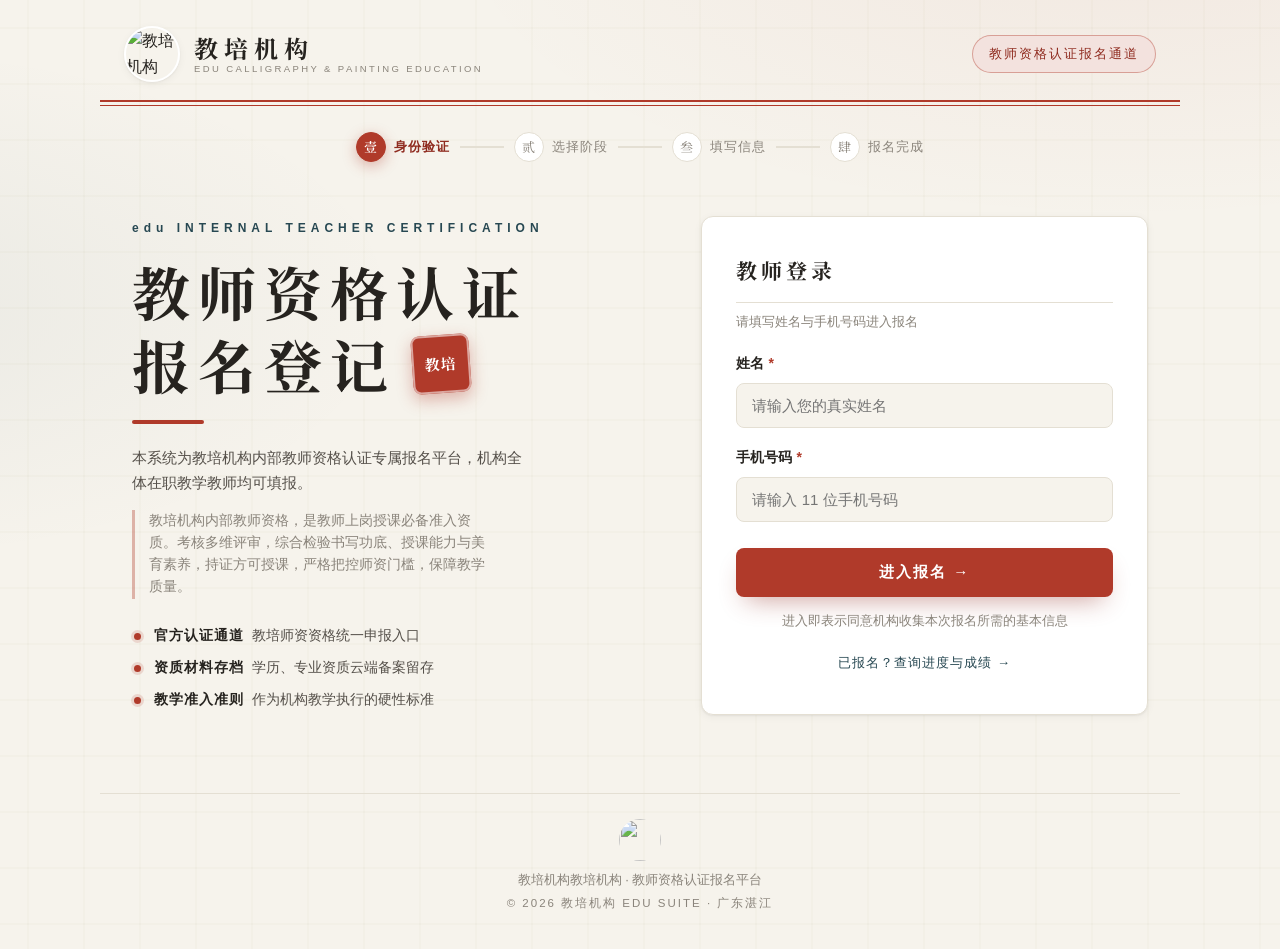
==== index.html @ 71da69db "fix: yj 资源缓存版本号防旧缓存；asset 宽表修复；sf 报告模板保持原版式" ====
<!DOCTYPE html>
<html lang="zh-CN">
<head>
  <meta charset="UTF-8" />
  <meta name="viewport" content="width=device-width, initial-scale=1.0, viewport-fit=cover" />
  <title>教培机构 · 教师资格认证报名平台</title>
  <meta name="description" content="教培机构内部教师资格认证专属报名平台——机构全体在职教学教师统一申报，资质材料云端备案。" />
  <meta name="theme-color" content="#26231F" />
  <link rel="icon" type="image/jpeg" href="assets/img/logo.jpeg" />
  <link rel="preconnect" href="https://fonts.googleapis.com" />
  <link href="https://fonts.googleapis.com/css2?family=Noto+Serif+SC:wght@600;700&display=swap" rel="stylesheet" />
  <link rel="stylesheet" href="zx/tokens.css?v=20261101b" />
  <link rel="stylesheet" href="zx/components.css?v=20261101b" />
  <link rel="stylesheet" href="assets/css/style.css?v=20261101b" />
</head>
<body>

  <!-- ======================= 顶部品牌栏 ======================= -->
  <header class="site-header">
    <div class="header-inner">
      <div class="brand">
        <img class="brand-logo" src="assets/img/logo.jpeg" alt="教培机构 LOGO" />
        <div class="brand-text">
          <span class="brand-name">教培机构</span>
          <span class="brand-sub">edu CALLIGRAPHY &amp; PAINTING EDUCATION</span>
        </div>
      </div>
      <span class="header-badge">教师资格认证报名通道</span>
    </div>
    <div class="header-rule" aria-hidden="true"></div>
  </header>

  <!-- ======================= 流程进度 ======================= -->
  <nav class="steps" id="stepsBar" aria-label="报名流程进度">
    <div class="step is-active" data-step="1"><i>壹</i><span>身份验证</span></div>
    <div class="step-line"></div>
    <div class="step" data-step="2"><i>贰</i><span>选择阶段</span></div>
    <div class="step-line"></div>
    <div class="step" data-step="3"><i>叁</i><span>填写信息</span></div>
    <div class="step-line"></div>
    <div class="step" data-step="4"><i>肆</i><span>报名完成</span></div>
  </nav>

  <main class="stage">

    <!-- ======================= 屏 1 · 登录 / 报名入口 ======================= -->
    <section class="screen is-show" id="screen-login">
      <div class="hero">
        <p class="hero-eyebrow">edu INTERNAL TEACHER CERTIFICATION</p>
        <h1 class="hero-title">
          教师资格认证
          <span class="hero-title-row">报名登记<span class="seal" aria-hidden="true">教培</span></span>
        </h1>
        <p class="hero-desc">
          本系统为教培机构内部教师资格认证专属报名平台，机构全体在职教学教师均可填报。
        </p>
        <p class="hero-desc hero-desc-2">
          教培机构内部教师资格，是教师上岗授课必备准入资质。考核多维评审，综合检验书写功底、授课能力与美育素养，持证方可授课，严格把控师资门槛，保障教学质量。
        </p>
        <ul class="hero-points">
          <li><b>官方认证通道</b>教培师资资格统一申报入口</li>
          <li><b>资质材料存档</b>学历、专业资质云端备案留存</li>
          <li><b>教学准入准则</b>作为机构教学执行的硬性标准</li>
        </ul>
      </div>

      <form class="card form" id="loginForm" novalidate>
        <h2 class="form-title">教师登录</h2>
        <p class="form-sub">请填写姓名与手机号码进入报名</p>

        <div class="field">
          <label for="loginName">姓名 <b>*</b></label>
          <input type="text" id="loginName" name="name" placeholder="请输入您的真实姓名" autocomplete="name" />
          <em class="field-error" data-for="loginName"></em>
        </div>

        <div class="field">
          <label for="loginPhone">手机号码 <b>*</b></label>
          <input type="tel" id="loginPhone" name="phone" placeholder="请输入 11 位手机号码" maxlength="11" inputmode="numeric" autocomplete="tel" />
          <em class="field-error" data-for="loginPhone"></em>
        </div>

        <button type="submit" class="btn btn-primary btn-block" id="loginBtn">
          进入报名 <span class="btn-arrow">→</span>
        </button>
        <p class="form-note">进入即表示同意机构收集本次报名所需的基本信息</p>

        <div class="query-toggle">
          <button type="button" class="query-link" id="queryToggle">已报名？查询进度与成绩 →</button>
        </div>
      </form>

      <!-- 进度与成绩查询 -->
      <form class="card form query-card is-hidden" id="queryForm" novalidate>
        <h2 class="form-title">进度与成绩查询</h2>
        <p class="form-sub">请输入报名时填写的姓名与手机号码，可查询报名审核进度与考核成绩</p>
        <div class="field">
          <label for="queryName">姓名 <b>*</b></label>
          <input type="text" id="queryName" placeholder="请输入报名时的姓名" />
          <em class="field-error" data-for="queryName"></em>
        </div>
        <div class="field">
          <label for="queryPhone">手机号码 <b>*</b></label>
          <input type="tel" id="queryPhone" placeholder="请输入报名时的手机号" maxlength="11" inputmode="numeric" />
          <em class="field-error" data-for="queryPhone"></em>
        </div>
        <button type="submit" class="btn btn-primary btn-block" id="queryBtn">查询进度与成绩</button>
        <div class="query-result is-hidden" id="queryResult"></div>
        <div class="query-toggle">
          <button type="button" class="query-link" id="queryBack">← 返回登录报名</button>
        </div>
      </form>
    </section>

    <!-- ======================= 屏 2 · 阶段选择 ======================= -->
    <section class="screen" id="screen-stage">
      <div class="screen-head">
        <p class="hero-eyebrow">STEP 2 · SELECT LEVEL</p>
        <h2 class="screen-title">选择认证级别</h2>
        <p class="screen-desc"><span id="helloName">老师</span>，您好。请依据《教培教师资格证考核大纲》，结合自身授课课程与资历，选择对应的认证级别，机构将对申报资格进行审核。</p>
      </div>

      <div class="stage-grid" id="stageGrid"></div>

      <button type="button" class="btn btn-ghost" data-back="screen-login">← 返回重新登录</button>
    </section>

    <!-- ======================= 屏 3 · 报名表单 ======================= -->
    <section class="screen" id="screen-form">
      <div class="screen-head">
        <p class="hero-eyebrow">STEP 3 · APPLICATION FORM</p>
        <h2 class="screen-title">填写报名信息</h2>
        <p class="screen-desc">您已选择 <strong id="chosenStage" class="chosen-stage">—</strong>，提交后机构将对申报资格进行审核。</p>
      </div>

      <div class="stage-info" id="stageInfo"></div>

      <form class="card form form-wide" id="signupForm" novalidate>
        <h2 class="form-title">报名登记表</h2>

        <div class="form-row">
          <div class="field">
            <label for="fName">姓名 <b>*</b></label>
            <input type="text" id="fName" name="name" placeholder="请输入真实姓名" autocomplete="name" />
            <em class="field-error" data-for="fName"></em>
          </div>
          <div class="field">
            <label for="fPhone">手机号码 <b>*</b></label>
            <input type="tel" id="fPhone" name="phone" placeholder="用于接收报名通知" maxlength="11" inputmode="numeric" autocomplete="tel" />
            <em class="field-error" data-for="fPhone"></em>
          </div>
        </div>

        <div class="field">
          <label>是否已持有教师资格证 <b>*</b></label>
          <div class="radio-group" id="certGroup">
            <label class="radio-card">
              <input type="radio" name="hasCert" value="已持有" />
              <span class="radio-dot"></span>
              <span class="radio-text">已持有<small>持证教师备案登记</small></span>
            </label>
            <label class="radio-card">
              <input type="radio" name="hasCert" value="未持有" />
              <span class="radio-dot"></span>
              <span class="radio-text">未持有<small>本次新报考</small></span>
            </label>
          </div>
          <em class="field-error" data-for="certGroup"></em>
        </div>

        <div class="field">
          <label for="fBio">个人资历说明 <b>*</b></label>
          <textarea id="fBio" name="bio" rows="5" placeholder="请简要说明您的教学年限、授课科目、相关获奖或培训经历等（不少于 10 字）"></textarea>
          <div class="field-foot">
            <em class="field-error" data-for="fBio"></em>
            <span class="char-count"><i id="bioCount">0</i> 字</span>
          </div>
        </div>

        <div class="field">
          <label>学历照片 / 证书文件 <span class="label-hint">（最多 3 个，JPG / PNG / PDF，单个不超过 10MB）</span></label>
          <div class="upload-box" id="uploadBox">
            <input type="file" id="fFiles" accept="image/jpeg,image/png,application/pdf" multiple hidden />
            <div class="upload-empty" id="uploadEmpty">
              <span class="upload-icon">＋</span>
              <p>点击选择文件，或将文件拖到此处</p>
              <small>毕业证 / 学位证 / 在读证明等学历材料</small>
            </div>
            <ul class="upload-list" id="uploadList"></ul>
          </div>
          <em class="field-error" data-for="fFiles"></em>
        </div>

        <button type="submit" class="btn btn-primary btn-block" id="submitBtn">
          提交报名 <span class="btn-arrow">→</span>
        </button>
        <p class="form-note">提交后，机构教务老师将于 3 个工作日内电话联系确认</p>
      </form>

      <button type="button" class="btn btn-ghost" data-back="screen-stage">← 返回重选阶段</button>
    </section>

    <!-- ======================= 屏 4 · 提交成功 ======================= -->
    <section class="screen" id="screen-success">
      <div class="card success-card">
        <div class="success-icon">
          <svg viewBox="0 0 52 52" aria-hidden="true"><circle cx="26" cy="26" r="24" fill="none"/><path fill="none" d="M14 27l8 8 16-17"/></svg>
        </div>
        <h2 class="screen-title">报名提交成功</h2>
        <p class="screen-desc">
          <strong id="successName">老师</strong>，您的
          <strong id="successStage" class="chosen-stage">—</strong>
          报名申请已进入机构审核流程。
        </p>
        <div class="success-meta">
          <div><span>报名编号</span><b id="successNo">—</b></div>
          <div><span>联系电话</span><b id="successPhone">—</b></div>
          <div><span>学历材料</span><b id="successFiles">—</b></div>
          <div><span>审核状态</span><b class="status-pending" id="successStatus">待审核</b></div>
        </div>
        <p class="form-note">机构将对申报级别与材料进行审核，结果以教务通知为准。<br />您可随时在首页「查询进度与成绩」凭姓名与手机号查看，建议截图保存报名编号。</p>
        <button type="button" class="btn btn-outline" id="againBtn">再报一位教师</button>
      </div>
    </section>

  </main>

  <!-- 全局提示 -->
  <div class="toast" id="toast" role="status"></div>

  <footer class="site-footer">
    <div class="footer-rule" aria-hidden="true"></div>
    <img src="assets/img/logo.jpeg" alt="" class="footer-logo" />
    <p>教培机构教培机构 · 教师资格认证报名平台</p>
    <p class="footer-small">© 2026 教培机构 EDU SUITE · 广东湛江</p>
  </footer>

  <script src="assets/js/sdk-adapter.js?v=20261101b"></script>
  <script src="assets/js/app.js?v=20261101b"></script>
</body>
</html>
---- zx/tokens.css ----
/* ============================================================
 * 设计语言基础：墨 · 纸 · 印 —— Visual Tokens
 * 统一设计提案 V1.0 落地，六套系统共用。
 * ============================================================ */

:root {
  /* ---- 色彩 COLOR ---- */
  --zx-paper: #F6F3EC;      /* 纸 · 页面背景：所有页面的基底 */
  --zx-ink: #26231F;        /* 墨 · 文字与深色导航：顶栏、导航、正文 */
  --zx-seal: #B03A2A;       /* 印 · 主行动与强调：主按钮、选中态 */
  --zx-dai: #31565E;        /* 黛 · 信息与链接：图表主色、文字链接 */
  --zx-moss: #3E7C4F;       /* 苔 · 成功与通过：审核通过、已完成 */
  --zx-ochre: #A9762B;      /* 赭 · 警示与待办：待审核、低库存预警 */

  /* 墨的层次（由 --zx-ink 派生的灰阶，保持纸墨气质） */
  --zx-ink-2: #55504A;      /* 次要文字 */
  --zx-ink-3: #8A847B;      /* 辅助说明 · 次要信息 */
  --zx-line: #E4DFD3;       /* 分隔线（纸上的浅墨线） */
  --zx-card: #FFFFFF;       /* 卡片底 */

  /* 状态浅底（标签/徽章用，全圆角） */
  --zx-seal-soft: #F3E2DE;
  --zx-dai-soft: #E2EBED;
  --zx-moss-soft: #E3EEE6;
  --zx-ochre-soft: #F2EADB;

  /* 系统识别色（仅用于徽章与数据标签，顶栏导航保持墨色） */
  --zx-sys-yj: #B03A2A;     /* 业绩登记 · 印 */
  --zx-sys-quan: #A9762B;   /* 券类管理 · 赭 */
  --zx-sys-jz: #31565E;     /* 教资报名 · 黛 */
  --zx-sys-sf: #3E7C4F;     /* 评测报告 · 苔 */
  --zx-sys-wms: #2E4057;    /* 仓库管理 · 深蓝 */
  --zx-sys-zc: #7A4E2D;     /* 固定资产 · 棕 */

  /* 角色徽标色 */
  --zx-role-admin: #B03A2A;   /* 超级管理员 */
  --zx-role-master: #31565E;  /* 校区校长 */
  --zx-role-teacher: #3E7C4F; /* 任课教师 */
  --zx-role-finance: #A9762B; /* 财务 */
  --zx-role-superadmin: var(--zx-role-admin);
  --zx-role-principal: var(--zx-role-master);

  /* ---- 字体 TYPE ---- */
  --zx-font-display: "Noto Serif SC", "Songti SC", "STSong", serif;   /* 标题字：页面标题、看板大标 */
  --zx-font-body: "MiSans", "PingFang SC", "Hiragino Sans GB", "Microsoft YaHei", sans-serif; /* 正文字：界面正文、数据与表单 */

  /* 字级阶梯 */
  --zx-fs-figure: 28px;   /* 数据大字 · 看板数字 */
  --zx-fs-title: 20px;    /* 页面标题 · 宋体加粗 */
  --zx-fs-section: 15px;  /* 区块标题 · 卡片标题 */
  --zx-fs-body: 13px;     /* 正文 · 表单与列表 */
  --zx-fs-caption: 11px;  /* 辅助说明 · 次要信息 */

  /* ---- 形状与空间 SPACE ---- */
  --zx-radius-card: 12px;
  --zx-radius-ctrl: 8px;
  --zx-radius-tag: 999px;   /* 标签全圆角 */

  /* 8pt 网格 */
  --zx-sp-1: 8px;    /* 元素间距 */
  --zx-sp-2: 16px;   /* 卡片内边距 */
  --zx-sp-3: 24px;   /* 区块间距 */
  --zx-sp-4: 32px;   /* 页面分节 */

  /* 阴影仅两档：浮层（弹窗、抽屉、拖影）始终高于卡片一档 */
  --zx-shadow-card: 0 1px 2px rgba(38, 35, 31, .06), 0 2px 8px rgba(38, 35, 31, .05);
  --zx-shadow-float: 0 4px 12px rgba(38, 35, 31, .12), 0 12px 32px rgba(38, 35, 31, .14);

  /* ---- 骨架尺寸 ---- */
  --zx-topbar-h: 52px;
  --zx-sidebar-w: 208px;
  --zx-tabbar-h: 56px;      /* 移动端底部标签栏 */
  --zx-breakpoint: 768px;

  /* 动效：非用户触发的动效极简，一处编排好的入场 */
  --zx-ease: cubic-bezier(.22, .8, .32, 1);
  --zx-dur: .24s;
}

/* 深色面（顶栏/侧导航/摘要条共用墨色） */
:root {
  --zx-dark-bg: #26231F;
  --zx-dark-bg-2: #2F2B26;   /* 深色面上的悬浮/分组 */
  --zx-dark-text: #EDE9E0;
  --zx-dark-text-2: #A39C90;
}

@media (prefers-reduced-motion: reduce) {
  *, *::before, *::after {
    animation-duration: .01ms !important;
    transition-duration: .01ms !important;
  }
}
---- zx/components.css ----
/* ============================================================
 * 核心组件 COMPONENTS
 * 按钮 / 卡片 / 统计卡 / 标签 / 表单 / 表格 / 动态列表 /
 * 快捷菜单（动作→对象→时间）/ 拆页索引 / 拖放收纳 / Toast
 * 依赖 tokens.css
 * ============================================================ */

/* ---------------- 按钮 ---------------- */
.zx-btn {
  display: inline-flex; align-items: center; justify-content: center; gap: 6px;
  height: 36px; padding: 0 var(--zx-sp-2);
  border-radius: var(--zx-radius-ctrl);
  border: 1px solid transparent;
  background: var(--zx-card); color: var(--zx-ink);
  font: inherit; font-size: var(--zx-fs-body); font-weight: 600;
  cursor: pointer; text-decoration: none;
  transition: background var(--zx-dur) var(--zx-ease), border-color var(--zx-dur) var(--zx-ease);
}
.zx-btn:focus-visible { outline: 2px solid var(--zx-dai); outline-offset: 2px; }

.zx-btn--primary { background: var(--zx-seal); color: #fff; }
.zx-btn--primary:hover { background: #96301F; }
.zx-btn--secondary { border-color: var(--zx-ink); color: var(--zx-ink); background: transparent; }
.zx-btn--secondary:hover { background: rgba(38, 35, 31, .05); }
.zx-btn--ghost { border-color: var(--zx-line); color: var(--zx-ink-2); background: var(--zx-card); }
.zx-btn--ghost:hover { border-color: var(--zx-ink-3); color: var(--zx-ink); }
.zx-btn--danger { background: var(--zx-seal); color: #fff; }
.zx-btn--sm { height: 30px; padding: 0 12px; font-size: var(--zx-fs-body); }
.zx-btn[disabled] { opacity: .45; cursor: not-allowed; }

/* ---------------- 卡片 ---------------- */
.zx-card {
  background: var(--zx-card);
  border-radius: var(--zx-radius-card);
  box-shadow: var(--zx-shadow-card);
  padding: var(--zx-sp-2);
}
.zx-card__title {
  margin: 0 0 var(--zx-sp-2);
  font-size: var(--zx-fs-section); font-weight: 700;
  display: flex; align-items: baseline; gap: var(--zx-sp-1);
}
.zx-card__title small { margin-left: auto; font-size: var(--zx-fs-caption); color: var(--zx-ink-3); font-weight: 400; }

/* 卡片栅格 */
.zx-grid { display: grid; gap: var(--zx-sp-2); }
.zx-grid--4 { grid-template-columns: repeat(4, 1fr); }
.zx-grid--3 { grid-template-columns: repeat(3, 1fr); }
.zx-grid--2 { grid-template-columns: repeat(2, 1fr); }
@media (max-width: 1000px) { .zx-grid--4 { grid-template-columns: repeat(2, 1fr); } }
@media (max-width: 767px) {
  .zx-grid--4, .zx-grid--3 { grid-template-columns: repeat(2, 1fr); }
}

/* ---------------- 统计卡（看板数字） ---------------- */
.zx-stat { display: flex; flex-direction: column; gap: 4px; }
.zx-stat__label { font-size: var(--zx-fs-body); color: var(--zx-ink-2); }
.zx-stat__value {
  font-family: var(--zx-font-display);
  font-size: var(--zx-fs-figure); font-weight: 700; line-height: 1.2;
  font-variant-numeric: tabular-nums;
}
.zx-stat__value small { font-size: var(--zx-fs-section); font-weight: 400; margin-left: 2px; }
.zx-stat__foot { font-size: var(--zx-fs-caption); color: var(--zx-ink-3); }
.zx-stat__foot .up { color: var(--zx-moss); }

/* ---------------- 标签 / 徽章（全圆角） ---------------- */
.zx-tag {
  display: inline-flex; align-items: center;
  height: 20px; padding: 0 8px;
  border-radius: var(--zx-radius-tag);
  font-size: var(--zx-fs-caption); font-weight: 600;
  background: var(--zx-paper); color: var(--zx-ink-2);
}
.zx-tag--seal { background: var(--zx-seal-soft); color: var(--zx-seal); }
.zx-tag--dai { background: var(--zx-dai-soft); color: var(--zx-dai); }
.zx-tag--moss { background: var(--zx-moss-soft); color: var(--zx-moss); }
.zx-tag--ochre { background: var(--zx-ochre-soft); color: var(--zx-ochre); }
.zx-tag--ink { background: var(--zx-ink); color: #fff; }

/* 系统徽章（券/仓/测/资…），色系取自系统识别色 */
.zx-sys-badge {
  display: inline-flex; align-items: center; justify-content: center;
  width: 22px; height: 22px; border-radius: 7px;
  font-size: 11px; font-weight: 700; color: #fff;
  background: var(--zx-sys, var(--zx-dai));
  flex: none;
}

/* ---------------- 表单 ---------------- */
.zx-field { display: flex; flex-direction: column; gap: 6px; margin-bottom: var(--zx-sp-2); }
.zx-field__label { font-size: var(--zx-fs-body); font-weight: 600; }
.zx-field__hint { font-size: var(--zx-fs-caption); color: var(--zx-ink-3); }

.zx-input, .zx-select, .zx-textarea {
  width: 100%;
  min-height: 36px;
  padding: 7px 12px;
  border: 1px solid var(--zx-line);
  border-radius: var(--zx-radius-ctrl);
  background: var(--zx-card);
  color: var(--zx-ink);
  font: inherit; font-size: var(--zx-fs-body);
}
.zx-input::placeholder, .zx-textarea::placeholder { color: var(--zx-ink-3); }
.zx-input:focus, .zx-select:focus, .zx-textarea:focus {
  outline: 2px solid var(--zx-dai); outline-offset: 0; border-color: transparent;
}

/* ---------------- 表格 ---------------- */
.zx-table { width: 100%; border-collapse: collapse; font-size: var(--zx-fs-body); }
.zx-table th {
  text-align: left; font-weight: 600; color: var(--zx-ink-2);
  padding: 10px 12px; border-bottom: 1px solid var(--zx-line);
  white-space: nowrap;
}
.zx-table td { padding: 10px 12px; border-bottom: 1px solid var(--zx-line); }
.zx-table tr:last-child td { border-bottom: 0; }
.zx-table tbody tr:hover { background: rgba(38, 35, 31, .025); }
.zx-table .num { font-variant-numeric: tabular-nums; text-align: right; }

/* ---------------- 动态列表（最近动态 · 跨系统） ---------------- */
.zx-feed { display: flex; flex-direction: column; }
.zx-feed__item {
  display: flex; align-items: center; gap: 12px;
  padding: 12px var(--zx-sp-2);
  border-bottom: 1px solid var(--zx-line);
}
.zx-feed__item:last-child { border-bottom: 0; }
.zx-feed__text { flex: 1; min-width: 0; }
.zx-feed__title { font-size: var(--zx-fs-body); }
.zx-feed__sub { font-size: var(--zx-fs-caption); color: var(--zx-ink-3); }
.zx-feed__value { font-weight: 700; font-variant-numeric: tabular-nums; white-space: nowrap; }
.zx-feed__value.minus { color: var(--zx-seal); }
.zx-feed__value.plus { color: var(--zx-moss); }
.zx-feed__time { font-size: var(--zx-fs-caption); color: var(--zx-ink-3); white-space: nowrap; }

/* ---------------- 区块标题行 ---------------- */
.zx-section-head {
  display: flex; align-items: baseline; gap: var(--zx-sp-1);
  margin: var(--zx-sp-3) 0 var(--zx-sp-2);
}
.zx-section-head h2 { margin: 0; font-size: var(--zx-fs-section); font-weight: 700; }
.zx-section-head .more { margin-left: auto; font-size: var(--zx-fs-body); color: var(--zx-dai); text-decoration: none; }

/* ---------------- 快捷操作胶囊 ---------------- */
.zx-quick { display: flex; flex-wrap: wrap; gap: var(--zx-sp-1); }
.zx-quick__btn {
  display: inline-flex; align-items: center; gap: 8px;
  height: 40px; padding: 0 var(--zx-sp-2);
  background: var(--zx-card); border: 1px solid var(--zx-line);
  border-radius: var(--zx-radius-ctrl);
  font: inherit; font-size: var(--zx-fs-body); font-weight: 600; color: var(--zx-ink);
  cursor: pointer;
}
.zx-quick__btn:hover { border-color: var(--zx-seal); color: var(--zx-seal); }

/* ============================================================
 * 交互范式一：分布式快捷菜单（动作 → 对象 → 时间）
 * ============================================================ */
.zx-flow { display: grid; grid-template-columns: repeat(3, 1fr); gap: var(--zx-sp-2); }
@media (max-width: 767px) { .zx-flow { grid-template-columns: 1fr; } }

.zx-flow__col { display: flex; flex-direction: column; gap: 4px; }
.zx-flow__head {
  display: flex; align-items: baseline;
  padding: 0 4px 8px;
  font-size: var(--zx-fs-body); font-weight: 700;
}
.zx-flow__head small { margin-left: auto; font-size: var(--zx-fs-caption); color: var(--zx-ink-3); font-weight: 400; letter-spacing: .08em; }

.zx-flow__opt {
  display: flex; align-items: center; gap: 10px;
  padding: 12px;
  border: 1px solid var(--zx-line); border-radius: var(--zx-radius-ctrl);
  background: var(--zx-card);
  font-size: var(--zx-fs-body); color: var(--zx-ink);
  cursor: pointer; text-align: left; font-family: inherit;
}
.zx-flow__opt:hover { border-color: var(--zx-ink-3); }
.zx-flow__opt.is-sel {
  background: var(--zx-seal-soft); border-color: transparent;
  color: var(--zx-seal); font-weight: 600;
}
.zx-flow__opt .zx-check { margin-left: auto; color: var(--zx-seal); font-weight: 700; }
.zx-flow__note { padding: 6px 4px 0; font-size: var(--zx-fs-caption); color: var(--zx-ink-3); }

/* 已选摘要条 */
.zx-flow__bar {
  grid-column: 1 / -1;
  display: flex; align-items: center; gap: var(--zx-sp-2);
  padding: 12px var(--zx-sp-2);
  background: var(--zx-dark-bg); color: var(--zx-dark-text);
  border-radius: var(--zx-radius-card);
}
@media (max-width: 767px) {
  .zx-flow__bar { flex-wrap: wrap; }
  .zx-flow__bar .zx-btn { margin-left: 0; width: 100%; }
}
.zx-flow__bar-text { font-size: var(--zx-fs-body); color: var(--zx-dark-text-2); }
.zx-flow__bar-text b { color: var(--zx-dark-text); }
.zx-flow__bar-hint { font-size: var(--zx-fs-caption); color: var(--zx-dark-text-2); }
.zx-flow__bar .zx-btn { margin-left: auto; }

/* ============================================================
 * 交互范式二：拆页索引（分类 → 目录 → 预览，按空间展开）
 * ============================================================ */
.zx-index {
  display: grid; grid-template-columns: 180px minmax(220px, 300px) 1fr;
  gap: 0; background: var(--zx-card);
  border-radius: var(--zx-radius-card); box-shadow: var(--zx-shadow-card);
  overflow: hidden; min-height: 420px;
}
.zx-index__col { padding: var(--zx-sp-2); overflow-y: auto; max-height: 72vh; }
.zx-index__col + .zx-index__col { border-left: 1px solid var(--zx-line); }

.zx-index__cat {
  display: flex; align-items: center; gap: 10px;
  padding: 10px 12px; border-radius: var(--zx-radius-ctrl);
  border-left: 2px solid transparent;
  color: var(--zx-ink); cursor: pointer; font-size: var(--zx-fs-body);
  background: none; border-top: 0; border-right: 0; border-bottom: 0;
  width: 100%; text-align: left; font-family: inherit;
}
.zx-index__cat:hover { background: var(--zx-paper); }
.zx-index__cat.is-sel { border-left-color: var(--zx-seal); background: var(--zx-paper); font-weight: 600; }

.zx-index__row {
  display: flex; align-items: center; gap: 8px;
  width: 100%; padding: 10px 12px;
  border: 0; border-radius: var(--zx-radius-ctrl);
  background: none; cursor: pointer; text-align: left; font: inherit;
  color: var(--zx-ink);
}
.zx-index__row:hover { background: var(--zx-paper); }
.zx-index__row.is-sel { background: var(--zx-seal-soft); color: var(--zx-seal); font-weight: 600; }
.zx-index__row small { display: block; color: var(--zx-ink-3); font-size: var(--zx-fs-caption); }
.zx-index__row .zx-go { margin-left: auto; color: var(--zx-ink-3); }

@media (max-width: 900px) {
  /* 手机端：三层逐屏推进，可返回；无 JS 时默认只显示第一层 */
  .zx-index { grid-template-columns: 1fr; }
  .zx-index__col { display: none; max-height: none; }
  .zx-index__col:first-child { display: block; }
  .zx-index__col.is-current { display: block; }
  .zx-index:has(.zx-index__col.is-current) .zx-index__col:not(.is-current) { display: none; }
  .zx-index__col + .zx-index__col { border-left: 0; }
}

/* ---------------- 预览面板内的描述列表 ---------------- */
.zx-desc { display: grid; grid-template-columns: auto 1fr; gap: 6px var(--zx-sp-2); font-size: var(--zx-fs-body); }
.zx-desc dt { color: var(--zx-ink-3); }
.zx-desc dd { margin: 0; font-variant-numeric: tabular-nums; }

/* 迷你条形图（各校区库存等） */
.zx-bars { display: flex; flex-direction: column; gap: 8px; }
.zx-bars__row { display: grid; grid-template-columns: 48px 1fr 48px; align-items: center; gap: 10px; font-size: var(--zx-fs-caption); color: var(--zx-ink-2); }
.zx-bars__track { height: 10px; border-radius: 5px; background: var(--zx-paper); overflow: hidden; }
.zx-bars__fill { height: 100%; border-radius: 5px; background: var(--zx-dai); }
.zx-bars__val { text-align: right; font-variant-numeric: tabular-nums; color: var(--zx-ink); }

/* ============================================================
 * 交互范式三：拖放收纳（拖动展开目的地，归位可撤销）
 * ============================================================ */
.zx-drag-card {
  background: var(--zx-card); border: 1px solid var(--zx-line);
  border-radius: var(--zx-radius-ctrl);
  padding: 12px var(--zx-sp-2);
  cursor: grab;
}
.zx-drag-card.is-dragging {
  cursor: grabbing;
  border-color: var(--zx-seal);
  box-shadow: var(--zx-shadow-float);
  opacity: .96;
}
.zx-drop-zone {
  border: 1.5px dashed var(--zx-line);
  border-radius: var(--zx-radius-card);
  padding: var(--zx-sp-2);
  transition: background var(--zx-dur) var(--zx-ease), border-color var(--zx-dur) var(--zx-ease);
}
.zx-drop-zone.is-armed {  /* 拖起即展开高亮的目的地 */
  border-color: var(--zx-seal);
  background: var(--zx-seal-soft);
}
.zx-drop-zone.is-over { background: #EBD3CE; }

/* ---------------- Toast（顶部深色摘要条，可撤销） ---------------- */
.zx-toast {
  position: fixed; z-index: 200;
  top: calc(var(--zx-topbar-h) + 12px); left: 50%; transform: translateX(-50%);
  display: flex; align-items: center; gap: var(--zx-sp-2);
  padding: 12px var(--zx-sp-2);
  background: var(--zx-dark-bg); color: var(--zx-dark-text);
  border-radius: var(--zx-radius-card);
  box-shadow: var(--zx-shadow-float);
  font-size: var(--zx-fs-body);
}
.zx-toast__ok { color: var(--zx-moss); font-weight: 700; }
.zx-toast__undo {
  background: none; border: 0; color: #E8B4AB;
  font: inherit; font-weight: 600; cursor: pointer; padding: 2px 6px;
}
.zx-toast__undo:hover { color: #fff; text-decoration: underline; }

/* ---------------- 弹层（抽屉/对话框，浮层阴影档） ---------------- */
.zx-modal-mask {
  position: fixed; inset: 0; z-index: 150;
  background: rgba(38, 35, 31, .38);
  display: flex; align-items: center; justify-content: center;
  padding: var(--zx-sp-2);
}
.zx-modal {
  width: min(560px, 100%);
  max-height: 86vh; overflow-y: auto;
  background: var(--zx-paper);
  border-radius: var(--zx-radius-card);
  box-shadow: var(--zx-shadow-float);
  padding: var(--zx-sp-3);
}
.zx-modal__title { margin: 0 0 var(--zx-sp-2); font-family: var(--zx-font-display); font-size: var(--zx-fs-title); }
.zx-modal__foot { display: flex; justify-content: flex-end; gap: var(--zx-sp-1); margin-top: var(--zx-sp-3); }

/* ---------------- 空状态（界面口吻，指引下一步） ---------------- */
.zx-empty { padding: var(--zx-sp-4) var(--zx-sp-2); text-align: center; color: var(--zx-ink-3); }
.zx-empty__title { font-size: var(--zx-fs-section); color: var(--zx-ink-2); font-weight: 600; margin-bottom: 4px; }
.zx-empty p { margin: 0 0 var(--zx-sp-2); font-size: var(--zx-fs-body); }
---- assets/css/style.css ----
/* ============================================================
   教培机构 · 教师资格证报名系统（墨·纸·印 统一设计语言 V1.0）
   色板/字体/圆角/阴影全部取自 zx/tokens.css（--zx-*）。
   类名与业务 JS 保持不变，仅重写视觉定义。
   ============================================================ */

:root {
  /* 语义别名 → 墨纸印 token（便于本文件阅读） */
  --red: var(--zx-seal);            /* 印 · 主行动 */
  --red-deep: #8F2B1F;              /* 印的深一档（hover/强调文字） */
  --red-soft: var(--zx-seal-soft);
  --teal: var(--zx-dai);            /* 黛 · 信息与链接 */
  --teal-deep: #274852;             /* 黛的深一档 */
  --ink: var(--zx-ink);
  --ink-2: var(--zx-ink-2);
  --ink-3: var(--zx-ink-3);
  --paper: var(--zx-paper);
  --card: var(--zx-card);
  --line: var(--zx-line);
  --gold: var(--zx-ochre);
  --shadow: var(--zx-shadow-float);
  --shadow-sm: var(--zx-shadow-card);
  --radius: var(--zx-radius-card);
  --font-serif: var(--zx-font-display);
  --font-sans: var(--zx-font-body);
}

* { margin: 0; padding: 0; box-sizing: border-box; }
html { -webkit-text-size-adjust: 100%; }

body {
  font-family: var(--font-sans);
  color: var(--ink);
  line-height: 1.65;
  min-height: 100vh;
  background:
    radial-gradient(1100px 480px at 88% -8%, rgba(176, 58, 42, 0.06), transparent 62%),
    radial-gradient(900px 420px at -12% 32%, rgba(49, 86, 94, 0.06), transparent 62%),
    url("data:image/svg+xml,%3Csvg xmlns='http://www.w3.org/2000/svg' width='56' height='56'%3E%3Cpath d='M28 0v56M0 28h56' stroke='%23c9bda9' stroke-opacity='0.12'/%3E%3C/svg%3E"),
    var(--paper);
}

::selection { background: rgba(176, 58, 42, 0.18); }

/* ---------------- 顶部品牌栏 ---------------- */
.site-header { padding-top: 26px; }

.header-inner {
  display: flex;
  align-items: center;
  justify-content: space-between;
  gap: 16px;
  max-width: 1080px;
  margin: 0 auto;
  padding: 0 24px;
}

.brand { display: flex; align-items: center; gap: 14px; }

.brand-logo {
  width: 56px;
  height: 56px;
  border-radius: 50%;
  object-fit: cover;
  border: 2px solid #fff;
  box-shadow: var(--shadow-sm);
}

.brand-text { display: flex; flex-direction: column; line-height: 1.3; }

.brand-name {
  font-family: var(--font-serif);
  font-size: 24px;
  font-weight: 700;
  letter-spacing: 6px;
}

.brand-sub {
  font-size: 9.5px;
  letter-spacing: 2.4px;
  color: var(--ink-3);
  text-transform: uppercase;
}

.header-badge {
  font-size: 13px;
  letter-spacing: 2px;
  color: var(--red-deep);
  border: 1px solid rgba(176, 58, 42, 0.4);
  background: var(--red-soft);
  padding: 7px 16px;
  border-radius: var(--zx-radius-tag);
  white-space: nowrap;
}

/* 公文式双红线 */
.header-rule {
  max-width: 1080px;
  margin: 18px auto 0;
  padding: 0 24px;
  height: 6px;
  border-top: 2.5px solid var(--red);
  border-bottom: 1px solid var(--red);
  background-clip: content-box;
}

/* ---------------- 流程进度 ---------------- */
.steps {
  display: flex;
  align-items: center;
  justify-content: center;
  gap: 10px;
  max-width: 660px;
  margin: 26px auto 0;
  padding: 0 24px;
}

.step {
  display: flex;
  align-items: center;
  gap: 8px;
  color: var(--ink-3);
  font-size: 13px;
  letter-spacing: 1px;
  transition: color 0.3s;
  white-space: nowrap;
}

.step i {
  font-style: normal;
  font-family: var(--font-serif);
  width: 30px;
  height: 30px;
  border-radius: 50%;
  border: 1.5px solid var(--line);
  background: var(--card);
  display: grid;
  place-items: center;
  font-size: 13px;
  transition: all 0.3s;
}

.step.is-active { color: var(--red-deep); font-weight: 600; }
.step.is-active i {
  background: var(--red);
  border-color: var(--red);
  color: #fff;
  box-shadow: 0 4px 14px rgba(176, 58, 42, 0.35);
}

.step.is-done { color: var(--zx-moss); }
.step.is-done i { background: var(--zx-moss); border-color: var(--zx-moss); color: #fff; }

.step-line { flex: 1; max-width: 44px; height: 1.5px; background: var(--line); }

/* ---------------- 屏幕切换 ---------------- */
.stage { max-width: 1080px; margin: 0 auto; padding: 10px 24px 48px; }

.screen { display: none; }
.screen.is-show { display: block; animation: rise 0.6s var(--zx-ease) both; }

@keyframes rise {
  from { opacity: 0; transform: translateY(28px); }
  to { opacity: 1; transform: translateY(0); }
}

/* ---------------- 登录屏 ---------------- */
#screen-login { display: none; grid-template-columns: 1.15fr 1fr; gap: 56px; align-items: center; padding: 44px 8px 24px; }
#screen-login.is-show { display: grid; }

.hero-eyebrow {
  font-size: 12px;
  letter-spacing: 5px;
  color: var(--teal-deep);
  font-weight: 700;
  margin-bottom: 16px;
}

.hero-title {
  font-family: var(--font-serif);
  font-size: clamp(40px, 5.2vw, 58px);
  line-height: 1.25;
  letter-spacing: 8px;
  margin-bottom: 22px;
}

.hero-title-row { display: inline-flex; align-items: center; gap: 16px; }

/* 印章 */
.seal {
  display: inline-grid;
  place-items: center;
  font-size: 15px;
  letter-spacing: 1px;
  line-height: 1.15;
  width: 58px;
  height: 58px;
  padding: 6px;
  text-align: center;
  color: #fff;
  background: var(--red);
  border-radius: var(--zx-radius-ctrl);
  box-shadow: inset 0 0 0 2px rgba(255, 255, 255, 0.55), 0 6px 16px rgba(176, 58, 42, 0.35);
  transform: rotate(-4deg);
}

.hero-title::after {
  content: "";
  display: block;
  width: 72px;
  height: 4px;
  margin-top: 20px;
  border-radius: 2px;
  background: var(--red);
}

.hero-desc { color: var(--ink-2); font-size: 15px; max-width: 48ch; margin-bottom: 14px; }
.hero-desc-2 { font-size: 13.5px; color: var(--ink-3); margin-bottom: 26px; padding-left: 14px; border-left: 3px solid rgba(176, 58, 42, 0.35); }

.hero-points { list-style: none; display: grid; gap: 10px; }

.hero-points li {
  font-size: 13.5px;
  color: var(--ink-2);
  padding-left: 22px;
  position: relative;
}

.hero-points li::before {
  content: "";
  position: absolute;
  left: 2px;
  top: 8px;
  width: 7px;
  height: 7px;
  border-radius: 50%;
  background: var(--red);
  box-shadow: 0 0 0 3px rgba(176, 58, 42, 0.15);
}

.hero-points b { color: var(--ink); margin-right: 8px; letter-spacing: 1px; }

/* ---------------- 卡片 / 表单 ---------------- */
.card {
  background: var(--card);
  border: 1px solid var(--line);
  border-radius: var(--radius);
  box-shadow: var(--shadow-sm);
  padding: 36px 34px;
  position: relative;
  overflow: hidden;
}

.form-title {
  font-family: var(--font-serif);
  font-size: 21px;
  letter-spacing: 4px;
  padding-bottom: 14px;
  border-bottom: 1px solid var(--line);
}

.form-sub { font-size: 13px; color: var(--ink-3); margin: 8px 0 20px; }
#loginForm .form-title { margin-bottom: 0; }
#signupForm .form-title { margin-bottom: 22px; }

.form-wide { max-width: 720px; margin: 0 auto; }

.form-row { display: grid; grid-template-columns: 1fr 1fr; gap: 18px; }

.field { margin-bottom: 18px; }

.field label {
  display: block;
  font-size: 14px;
  font-weight: 600;
  margin-bottom: 8px;
}

.field label b { color: var(--red); }
.label-hint { font-weight: 400; color: var(--ink-3); font-size: 12px; }

.field input[type="text"],
.field input[type="tel"],
.field input[type="email"],
.field input[type="password"],
.field textarea {
  width: 100%;
  padding: 13px 15px;
  font-size: 15px;
  font-family: inherit;
  color: var(--ink);
  background: var(--paper);
  border: 1.5px solid var(--line);
  border-radius: var(--zx-radius-ctrl);
  outline: none;
  transition: border-color 0.25s, box-shadow 0.25s, background 0.25s;
}

.field textarea { resize: vertical; min-height: 110px; }

.field input:focus,
.field textarea:focus {
  border-color: var(--red);
  background: #fff;
  box-shadow: 0 0 0 4px rgba(176, 58, 42, 0.1);
}

.field.has-error input,
.field.has-error textarea { border-color: var(--red-deep); background: var(--red-soft); }

.field-error { display: block; font-style: normal; font-size: 12.5px; color: var(--red-deep); margin-top: 6px; }

.field-foot { display: flex; justify-content: space-between; align-items: baseline; }
.char-count { font-size: 12px; color: var(--ink-3); }
.char-count i { font-style: normal; color: var(--teal-deep); font-weight: 600; }

.input-group { display: flex; gap: 10px; }
.input-group input { flex: 1; }

.is-hidden { display: none; }

/* ---------------- 按钮 ---------------- */
.btn {
  font-family: inherit;
  cursor: pointer;
  border: none;
  border-radius: var(--zx-radius-ctrl);
  font-size: 15px;
  letter-spacing: 2px;
  transition: transform 0.2s, box-shadow 0.2s, background 0.2s, color 0.2s, opacity 0.2s;
}

.btn:disabled { opacity: 0.6; cursor: not-allowed; }

.btn-primary {
  background: var(--red);
  color: #fff;
  padding: 15px 26px;
  font-weight: 600;
  box-shadow: 0 12px 26px -10px rgba(143, 43, 31, 0.45);
}

.btn-primary:not(:disabled):hover { background: var(--red-deep); transform: translateY(-2px); box-shadow: 0 16px 32px -10px rgba(143, 43, 31, 0.5); }
.btn-primary:not(:disabled):active { transform: translateY(0); }

.btn-block { width: 100%; margin-top: 8px; }

.btn-arrow { display: inline-block; transition: transform 0.25s; }
.btn-primary:not(:disabled):hover .btn-arrow { transform: translateX(4px); }

.btn-code {
  flex-shrink: 0;
  padding: 0 18px;
  font-size: 13.5px;
  letter-spacing: 1px;
  color: var(--teal-deep);
  background: var(--zx-dai-soft);
  border: 1.5px solid rgba(49, 86, 94, 0.4);
  border-radius: var(--zx-radius-ctrl);
  white-space: nowrap;
}
.btn-code:not(:disabled):hover { background: rgba(49, 86, 94, 0.14); }

.btn-ghost {
  display: block;
  margin: 28px auto 0;
  background: none;
  color: var(--ink-3);
  font-size: 14px;
  padding: 8px 16px;
  letter-spacing: 1px;
}
.btn-ghost:hover { color: var(--red-deep); }

.btn-outline {
  margin-top: 22px;
  padding: 12px 32px;
  background: none;
  color: var(--red-deep);
  border: 1.5px solid rgba(176, 58, 42, 0.5);
}
.btn-outline:hover { background: var(--red-soft); }

.form-note { margin-top: 14px; font-size: 12.5px; color: var(--ink-3); text-align: center; }

/* ---------------- 阶段选择屏 ---------------- */
.screen-head { text-align: center; margin: 38px 0 32px; }

.screen-title {
  font-family: var(--font-serif);
  font-size: clamp(27px, 3.4vw, 35px);
  letter-spacing: 6px;
  margin-bottom: 10px;
}

.screen-desc { color: var(--ink-2); font-size: 14.5px; }
.chosen-stage { color: var(--red-deep); }

.stage-grid { display: grid; grid-template-columns: repeat(3, 1fr); gap: 22px; }

.stage-card {
  position: relative;
  text-align: left;
  font-family: inherit;
  background: var(--card);
  border: 1.5px solid var(--line);
  border-radius: var(--radius);
  padding: 32px 26px 26px;
  cursor: pointer;
  transition: transform 0.35s var(--zx-ease), box-shadow 0.35s, border-color 0.35s;
}

.stage-card:hover {
  transform: translateY(-7px);
  border-color: rgba(176, 58, 42, 0.55);
  box-shadow: var(--shadow);
}

.stage-card.is-featured {
  border-color: rgba(176, 58, 42, 0.5);
  background: linear-gradient(180deg, var(--card) 0%, var(--red-soft) 150%);
}

.stage-flag {
  position: absolute;
  top: -12px;
  right: 18px;
  background: var(--red);
  color: #fff;
  font-size: 11.5px;
  letter-spacing: 2px;
  padding: 4px 14px;
  border-radius: var(--zx-radius-tag);
  box-shadow: 0 5px 12px rgba(176, 58, 42, 0.35);
}

.stage-num {
  font-family: var(--font-serif);
  font-size: 16px;
  color: var(--teal-deep);
  border: 1.5px solid rgba(49, 86, 94, 0.4);
  width: 38px;
  height: 38px;
  border-radius: 50%;
  display: grid;
  place-items: center;
  margin-bottom: 16px;
  background: var(--zx-dai-soft);
}

.stage-card h3 { font-family: var(--font-serif); font-size: 23px; letter-spacing: 5px; margin-bottom: 4px; }
.stage-tag { font-size: 12.5px; color: var(--red); letter-spacing: 3px; margin-bottom: 14px; }

.stage-divider {
  height: 1px;
  background: linear-gradient(90deg, var(--line), transparent);
  margin-bottom: 14px;
}

.stage-card ul { list-style: none; margin-bottom: 20px; }

.stage-card li {
  font-size: 13.5px;
  color: var(--ink-2);
  padding: 5px 0 5px 18px;
  position: relative;
}

.stage-card li::before {
  content: "";
  position: absolute;
  left: 2px;
  top: 13px;
  width: 6px;
  height: 6px;
  border-radius: 50%;
  background: var(--teal);
  opacity: 0.75;
}

.stage-cta { font-size: 13.5px; font-weight: 600; color: var(--red-deep); letter-spacing: 2px; }
.stage-arrow { display: inline-block; margin-left: 6px; transition: transform 0.25s; }
.stage-card:hover .stage-arrow { transform: translateX(4px); }

/* ---------------- 单选卡片 ---------------- */
.radio-group { display: grid; grid-template-columns: 1fr 1fr; gap: 14px; }

.radio-card {
  display: flex;
  align-items: center;
  gap: 12px;
  padding: 15px 16px;
  border: 1.5px solid var(--line);
  border-radius: var(--zx-radius-ctrl);
  cursor: pointer;
  background: var(--paper);
  transition: border-color 0.25s, background 0.25s, box-shadow 0.25s;
}

.radio-card input { position: absolute; opacity: 0; pointer-events: none; }

.radio-dot {
  width: 18px;
  height: 18px;
  border-radius: 50%;
  border: 2px solid var(--line);
  flex-shrink: 0;
  position: relative;
  transition: border-color 0.25s;
}

.radio-dot::after {
  content: "";
  position: absolute;
  inset: 3px;
  border-radius: 50%;
  background: var(--red);
  transform: scale(0);
  transition: transform 0.25s;
}

.radio-card:has(input:checked) {
  border-color: var(--red);
  background: var(--red-soft);
  box-shadow: 0 0 0 4px rgba(176, 58, 42, 0.08);
}

.radio-card:has(input:checked) .radio-dot { border-color: var(--red); }
.radio-card:has(input:checked) .radio-dot::after { transform: scale(1); }

.radio-text { font-size: 14.5px; font-weight: 600; line-height: 1.35; }
.radio-text small { display: block; font-weight: 400; font-size: 12px; color: var(--ink-3); }

/* ---------------- 文件上传 ---------------- */
.upload-box {
  border: 1.5px dashed rgba(176, 58, 42, 0.45);
  border-radius: var(--radius);
  background: var(--paper);
  padding: 18px;
  cursor: pointer;
  transition: border-color 0.25s, background 0.25s;
}

.upload-box:hover,
.upload-box.is-drag { border-color: var(--red); background: var(--red-soft); }

.upload-empty { text-align: center; color: var(--ink-3); padding: 14px 0 8px; pointer-events: none; }

.upload-icon {
  display: inline-grid;
  place-items: center;
  width: 46px;
  height: 46px;
  border-radius: 50%;
  background: var(--zx-dai-soft);
  color: var(--teal-deep);
  font-size: 26px;
  margin-bottom: 8px;
}

.upload-empty p { font-size: 14px; color: var(--ink-2); }
.upload-empty small { font-size: 12px; }

.upload-list { list-style: none; margin-top: 4px; }

.upload-list li {
  display: flex;
  align-items: center;
  gap: 10px;
  background: #fff;
  border: 1px solid var(--line);
  border-radius: var(--zx-radius-ctrl);
  padding: 9px 12px;
  margin-top: 8px;
  font-size: 13.5px;
  animation: rise 0.3s both;
}

.file-badge {
  flex-shrink: 0;
  font-size: 10.5px;
  font-weight: 700;
  letter-spacing: 0.5px;
  padding: 3px 7px;
  border-radius: 6px;
  color: #fff;
  background: var(--teal);
}
.file-badge.is-pdf { background: var(--red); }

.file-name { flex: 1; overflow: hidden; text-overflow: ellipsis; white-space: nowrap; }
.file-size { color: var(--ink-3); font-size: 12px; flex-shrink: 0; }

.file-remove {
  flex-shrink: 0;
  border: none;
  background: none;
  color: var(--ink-3);
  font-size: 16px;
  cursor: pointer;
  padding: 2px 6px;
  border-radius: 6px;
}
.file-remove:hover { color: var(--red-deep); background: var(--red-soft); }

/* ---------------- 成功屏 ---------------- */
#screen-success.is-show { display: flex; justify-content: center; padding-top: 38px; }

.success-card { max-width: 470px; width: 100%; text-align: center; padding: 48px 38px; }

.success-icon { width: 78px; height: 78px; margin: 0 auto 18px; }
.success-icon svg { width: 100%; height: 100%; }
.success-icon circle {
  stroke: var(--zx-moss);
  stroke-width: 2.5;
  stroke-dasharray: 151;
  stroke-dashoffset: 151;
  animation: draw 0.7s ease-out forwards;
}
.success-icon path {
  stroke: var(--zx-moss);
  stroke-width: 3.5;
  stroke-linecap: round;
  stroke-linejoin: round;
  stroke-dasharray: 40;
  stroke-dashoffset: 40;
  animation: draw 0.45s 0.5s ease-out forwards;
}
@keyframes draw { to { stroke-dashoffset: 0; } }

.success-meta { display: grid; gap: 10px; margin: 22px 0 6px; text-align: left; }

.success-meta > div {
  display: flex;
  justify-content: space-between;
  align-items: baseline;
  gap: 16px;
  background: var(--paper);
  border: 1px solid var(--line);
  border-radius: var(--zx-radius-ctrl);
  padding: 12px 16px;
  font-size: 14px;
}

.success-meta span { color: var(--ink-3); flex-shrink: 0; }
.success-meta b { font-weight: 600; text-align: right; word-break: break-all; }

/* ---------------- Toast ---------------- */
.toast {
  position: fixed;
  left: 50%;
  bottom: 34px;
  transform: translate(-50%, 20px);
  background: var(--ink);
  color: #fff;
  font-size: 14px;
  padding: 12px 22px;
  border-radius: var(--zx-radius-ctrl);
  box-shadow: var(--shadow);
  opacity: 0;
  pointer-events: none;
  transition: opacity 0.3s, transform 0.3s;
  z-index: 99;
  max-width: min(90vw, 420px);
  text-align: center;
}
.toast.is-show { opacity: 1; transform: translate(-50%, 0); }
.toast.is-error { background: var(--red-deep); }

/* ---------------- 页脚 ---------------- */
.site-footer { text-align: center; padding: 6px 24px 36px; color: var(--ink-3); font-size: 13px; }

.footer-rule {
  max-width: 1080px;
  margin: 0 auto 22px;
  height: 4px;
  border-top: 1px solid var(--line);
}

.footer-logo { width: 42px; height: 42px; border-radius: 50%; object-fit: cover; opacity: 0.9; margin-bottom: 8px; }
.footer-small { font-size: 11.5px; letter-spacing: 2px; margin-top: 4px; }

/* ---------------- 响应式 ---------------- */
@media (max-width: 860px) {
  #screen-login.is-show { grid-template-columns: 1fr; gap: 32px; padding-top: 28px; }
  .hero { text-align: center; }
  .hero-title-row { justify-content: center; }
  .hero-title::after { margin-left: auto; margin-right: auto; }
  .hero-desc { margin: 0 auto 24px; }
  .hero-points { max-width: 320px; margin: 0 auto; text-align: left; }
  .stage-grid { grid-template-columns: 1fr; }
  .form-row { grid-template-columns: 1fr; }
  .radio-group { grid-template-columns: 1fr; }
  .card { padding: 28px 20px; }
}

@media (max-width: 560px) {
  .header-inner { padding: 0 18px; }
  .brand-name { font-size: 20px; letter-spacing: 4px; }
  .brand-logo { width: 46px; height: 46px; }
  .header-badge { font-size: 11.5px; padding: 5px 11px; letter-spacing: 1px; }
  .step span { display: none; }
  .step-line { max-width: 26px; }
  .input-group { flex-direction: column; }
  .btn-code { padding: 12px; }
  .stage { padding: 6px 18px 36px; }
  .seal { width: 50px; height: 50px; font-size: 13px; }
}

/* ============================================================
   v3 · 五级认证 + 审批流程 + 审核后台
   ============================================================ */

/* ---------------- 级别卡片（5 级，按考核大纲） ---------------- */
.stage-grid { grid-template-columns: repeat(auto-fit, minmax(300px, 1fr)); }

.stage-card { display: flex; flex-direction: column; cursor: pointer; }

.stage-card h3 { font-size: 21px; letter-spacing: 3px; }

.stage-access {
  font-size: 12.5px;
  color: var(--ink-2);
  background: var(--zx-dai-soft);
  border-left: 3px solid var(--teal);
  border-radius: 0 var(--zx-radius-ctrl) var(--zx-radius-ctrl) 0;
  padding: 8px 10px;
  margin-bottom: 8px;
  line-height: 1.5;
}
.stage-access b { display: block; color: var(--teal-deep); font-size: 11.5px; letter-spacing: 1px; }

.stage-courses { font-size: 12.5px; color: var(--ink-3); margin-bottom: 10px; }

.stage-details {
  font-size: 12.5px;
  color: var(--ink-2);
  border-top: 1px dashed var(--line);
  padding-top: 10px;
  margin-bottom: 14px;
}
.stage-details summary {
  cursor: pointer;
  color: var(--teal-deep);
  font-weight: 600;
  font-size: 12.5px;
  letter-spacing: 1px;
  list-style: none;
}
.stage-details summary::before { content: "▸ "; }
.stage-details[open] summary::before { content: "▾ "; }
.stage-details ul { list-style: none; margin: 6px 0 10px; }
.stage-details li { padding: 3px 0 3px 16px; position: relative; font-size: 12.5px; color: var(--ink-2); }
.stage-details li::before {
  content: "";
  position: absolute;
  left: 2px; top: 11px;
  width: 5px; height: 5px;
  border-radius: 50%;
  background: var(--teal);
  opacity: 0.7;
}
.stage-sub { font-weight: 700; font-size: 12px; color: var(--ink); letter-spacing: 1px; margin-top: 8px; }

.stage-cta { margin-top: auto; }

/* ---------------- 所选级别说明（表单屏） ---------------- */
.stage-info {
  max-width: 720px;
  margin: 0 auto 22px;
  background: var(--paper);
  border: 1px solid var(--line);
  border-left: 4px solid var(--red);
  border-radius: var(--radius);
  padding: 18px 22px;
  font-size: 13px;
  color: var(--ink-2);
  line-height: 1.7;
}
.stage-info-head { display: flex; align-items: baseline; gap: 12px; margin-bottom: 8px; }
.stage-info-head b { font-family: var(--font-serif); font-size: 17px; letter-spacing: 2px; color: var(--ink); }
.stage-info-head span { font-size: 12px; color: var(--red); letter-spacing: 1px; }
.stage-info p b { color: var(--ink); }

/* ---------------- 审核状态色 ---------------- */
.status-pending { color: var(--zx-ochre); }
.status-pass { color: var(--zx-moss); }
.status-reject { color: var(--red-deep); }

/* ---------------- 进度查询 ---------------- */
.query-toggle { text-align: center; margin-top: 16px; }
.query-link {
  background: none;
  border: none;
  font-family: inherit;
  font-size: 13px;
  color: var(--teal-deep);
  cursor: pointer;
  letter-spacing: 1px;
  padding: 6px 10px;
}
.query-link:hover { color: var(--red-deep); }

.query-card { max-width: 460px; margin: 40px auto 0; }
.query-result { margin-top: 20px; }
.query-empty { text-align: center; color: var(--ink-3); font-size: 13.5px; padding: 16px 0; }

/* ---------------- 审核后台 ---------------- */
.admin-stage { max-width: 860px; }
.admin-login { max-width: 420px; margin: 60px auto 0; }

/* 登录屏品牌区（骨架挂载前全屏展示） */
.login-brand {
  display: flex;
  flex-direction: column;
  align-items: center;
  gap: 10px;
  margin-top: 64px;
  text-align: center;
}
.login-brand img {
  width: 64px;
  height: 64px;
  border-radius: 50%;
  object-fit: cover;
  border: 2px solid #fff;
  box-shadow: var(--shadow-sm);
}
.login-brand .lb-name {
  font-family: var(--font-serif);
  font-size: 24px;
  font-weight: 700;
  letter-spacing: 6px;
}
.login-brand .lb-sub {
  font-size: 10px;
  letter-spacing: 2.4px;
  color: var(--ink-3);
  text-transform: uppercase;
}

.admin-toolbar {
  display: flex;
  align-items: center;
  flex-wrap: wrap;
  gap: 14px;
  margin: 30px 0 18px;
}

.admin-stats { display: flex; gap: 14px; font-size: 13px; color: var(--ink-3); flex-wrap: wrap; }
.admin-stats b { font-size: 15px; }

.admin-filters { display: flex; gap: 8px; margin-left: auto; }

.filter-chip {
  font-family: inherit;
  font-size: 12.5px;
  padding: 6px 14px;
  border-radius: var(--zx-radius-tag);
  border: 1.5px solid var(--line);
  background: var(--card);
  color: var(--ink-2);
  cursor: pointer;
  transition: all 0.2s;
}
.filter-chip.is-active {
  background: var(--red);
  border-color: var(--red);
  color: #fff;
}

.btn-refresh { margin: 0; font-size: 12.5px; }

.admin-list { display: grid; gap: 16px; }

.admin-item { padding: 20px 22px; }

.admin-item-head {
  display: flex;
  justify-content: space-between;
  align-items: center;
  gap: 12px;
  padding-bottom: 12px;
  border-bottom: 1px solid var(--line);
  margin-bottom: 12px;
  flex-wrap: wrap;
}

.admin-item-title { display: flex; align-items: center; gap: 10px; flex-wrap: wrap; }
.admin-item-title b { font-size: 16px; }
.admin-reg-no { font-size: 12px; color: var(--ink-3); letter-spacing: 1px; }

.admin-status {
  font-size: 11.5px;
  font-weight: 700;
  letter-spacing: 1px;
  padding: 3px 10px;
  border-radius: var(--zx-radius-tag);
  background: var(--paper);
}
.admin-status.status-pending { background: var(--zx-ochre-soft); color: var(--zx-ochre); }
.admin-status.status-pass { background: var(--zx-moss-soft); color: var(--zx-moss); }
.admin-status.status-reject { background: var(--red-soft); color: var(--red-deep); }

.admin-time { font-size: 12px; color: var(--ink-3); }

.admin-item-body { display: grid; grid-template-columns: 1fr 1fr; gap: 8px 24px; font-size: 13.5px; margin-bottom: 14px; }
.admin-item-body > div { display: flex; gap: 10px; }
.admin-item-body span { color: var(--ink-3); flex-shrink: 0; font-size: 12.5px; padding-top: 1px; }
.admin-item-body b { font-weight: 500; word-break: break-all; }
.admin-bio { grid-column: 1 / -1; }

.admin-item-actions {
  display: flex;
  align-items: center;
  justify-content: space-between;
  gap: 10px;
  border-top: 1px dashed var(--line);
  padding-top: 14px;
  flex-wrap: wrap;
}
.admin-actions-right { display: flex; gap: 10px; }

.btn-mini {
  font-size: 12.5px;
  letter-spacing: 1px;
  padding: 8px 16px;
  border-radius: var(--zx-radius-ctrl);
}
.btn-view { background: var(--zx-dai-soft); color: var(--teal-deep); border: 1.5px solid rgba(49, 86, 94, 0.35); }
.btn-view:not(:disabled):hover { background: rgba(49, 86, 94, 0.14); }
.btn-pass { background: var(--zx-moss); color: #fff; }
.btn-pass:hover { background: #33663F; }
.btn-reject { background: none; color: var(--red-deep); border: 1.5px solid rgba(176, 58, 42, 0.5); }
.btn-reject:hover { background: var(--red-soft); }

/* ---------------- 附件弹层 ---------------- */
.modal {
  position: fixed;
  inset: 0;
  background: rgba(38, 35, 31, 0.55);
  display: grid;
  place-items: center;
  padding: 20px;
  z-index: 100;
  animation: fadeIn 0.25s both;
}
@keyframes fadeIn { from { opacity: 0; } to { opacity: 1; } }

.modal-card { max-width: 640px; width: 100%; max-height: 84vh; display: flex; flex-direction: column; padding: 24px; }

.modal-head {
  display: flex;
  justify-content: space-between;
  align-items: center;
  padding-bottom: 12px;
  border-bottom: 1px solid var(--line);
  margin-bottom: 14px;
}
.modal-head h3 { font-family: var(--font-serif); font-size: 18px; letter-spacing: 3px; }

.modal-body { overflow-y: auto; display: grid; gap: 12px; }

.attach-item {
  display: flex;
  align-items: center;
  gap: 12px;
  border: 1px solid var(--line);
  border-radius: var(--zx-radius-ctrl);
  padding: 10px 14px;
  font-size: 13.5px;
}
.attach-item.attach-img { flex-direction: column; align-items: flex-start; }
.attach-item img { max-width: 100%; border-radius: 8px; border: 1px solid var(--line); }

/* ---------------- 响应式补充 ---------------- */
@media (max-width: 640px) {
  .admin-item-body { grid-template-columns: 1fr; }
  .admin-filters { margin-left: 0; }
  .stage-grid { grid-template-columns: 1fr; }
}

/* 修复：弹层默认隐藏（.modal 与 .is-hidden 同优先级，需显式覆盖） */
.modal.is-hidden { display: none; }

/* ============================================================
   v4 · 成绩录入与查询
   ============================================================ */

/* 后台面板（页签导航由 ZXShell 侧栏提供） */
.admin-panel { display: none; }
.admin-panel.is-show { display: block; animation: rise 0.4s both; }

/* 成绩录入卡片 */
.score-entry { margin-top: 22px; }
.score-entry .form-sub b { color: var(--red-deep); }

.score-actions { display: flex; gap: 12px; justify-content: flex-end; }
.score-actions .btn { padding: 11px 26px; margin: 0; }
.score-actions .btn-primary { color: #fff; }

.score-preview { margin-top: 18px; overflow-x: auto; }

.score-table {
  width: 100%;
  border-collapse: collapse;
  font-size: 13px;
  background: #fff;
  border: 1px solid var(--line);
  border-radius: var(--zx-radius-ctrl);
  overflow: hidden;
}
.score-table th {
  background: var(--paper);
  font-weight: 600;
  letter-spacing: 1px;
  padding: 9px 12px;
  text-align: left;
  border-bottom: 1px solid var(--line);
}
.score-table td { padding: 8px 12px; border-bottom: 1px solid var(--line); }
.score-table tr:last-child td { border-bottom: none; }

.score-error {
  color: var(--red-deep);
  background: var(--red-soft);
  border: 1px solid rgba(176, 58, 42, 0.3);
  border-radius: var(--zx-radius-ctrl);
  padding: 10px 14px;
  font-size: 12.5px;
  margin-bottom: 12px;
}

/* 教师端查询分区标题 */
.query-section-title {
  font-family: var(--font-serif);
  font-size: 15px;
  letter-spacing: 3px;
  color: var(--ink);
  margin: 18px 0 10px;
  padding-left: 12px;
  border-left: 3px solid var(--red);
}

/* 多段成绩卡片间距 */
.score-item { margin-bottom: 12px; }

/* ============================================================
   v5 · 管理后台接入 ZXShell 骨架后的页面适配
   （骨架提供顶栏/侧栏/底部标签栏与 zx-page 内边距）
   ============================================================ */
.admin-body .stage { max-width: none; margin: 0; padding: 0; }
.admin-body .admin-stage { max-width: none; }
.admin-body .admin-toolbar { margin-top: 0; }
.admin-body .score-entry { margin-top: 0; }
.admin-body .site-footer { display: none; }

/* 骨架入场动画（fill-mode both 会锁定 opacity:1）不得作用于常驻浮层 */
.zx-page > .toast { animation: none; }

/* 骨架未挂载时（登录屏），内容恢复居中全屏布局 */
.admin-body:not(.zx-shell-on) .stage { max-width: 1080px; margin: 0 auto; padding: 10px 24px 48px; }

/* 页内标题行（骨架内） */
.admin-page-head { margin-bottom: 18px; }
.admin-page-head h2 {
  font-family: var(--font-serif);
  font-size: var(--zx-fs-title);
  font-weight: 700;
  letter-spacing: 2px;
}
.admin-page-head p { color: var(--ink-3); font-size: 13px; margin-top: 4px; }
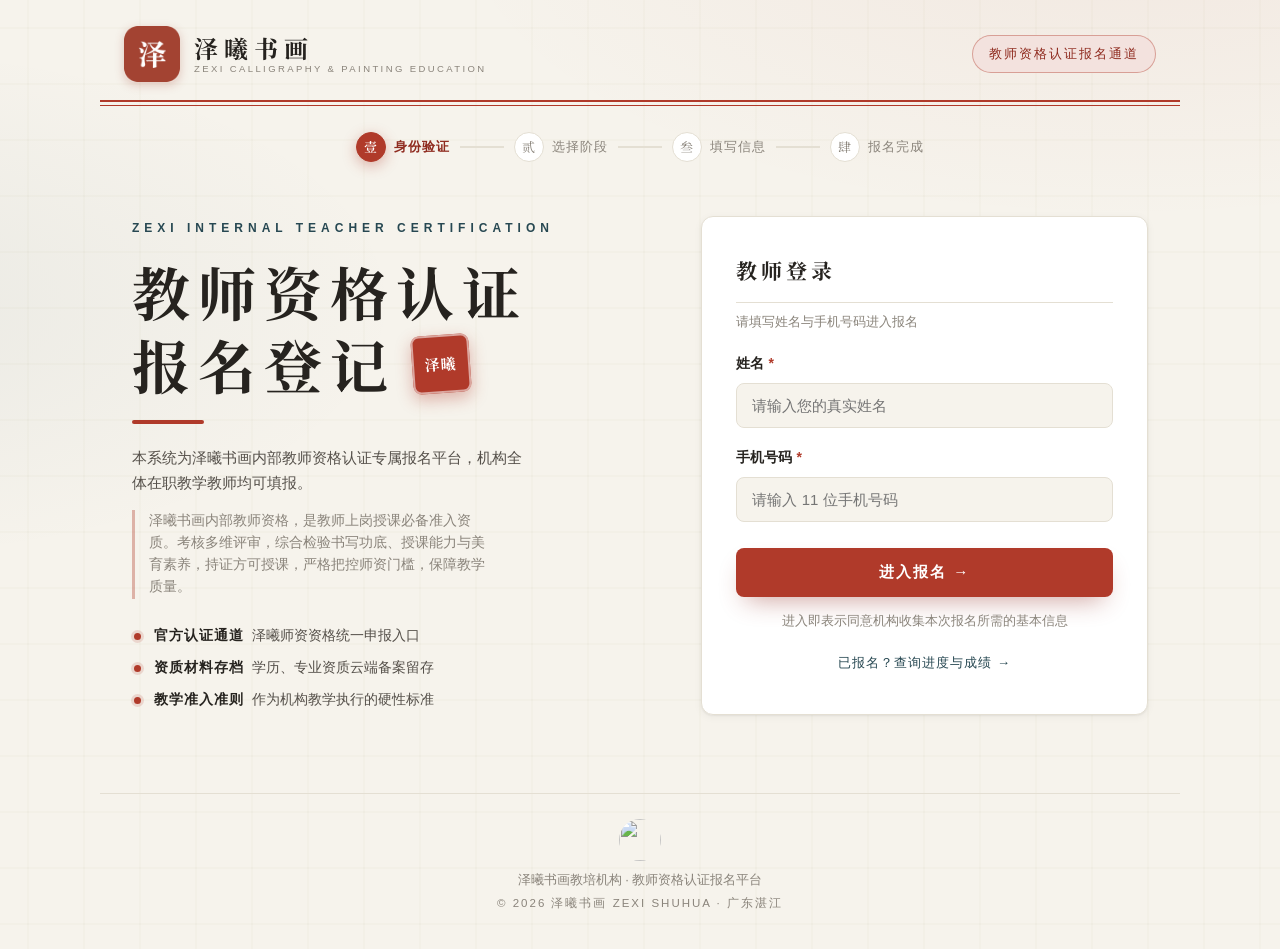
==== commit a0a9298a: "feat(brand): 接入泽曦书画品牌印章 logo——顶栏品牌位由小狗图改为印章，favicon 用白底版" ====
--- a/index.html
+++ b/index.html
@@ -3,15 +3,17 @@
 <head>
   <meta charset="UTF-8" />
   <meta name="viewport" content="width=device-width, initial-scale=1.0, viewport-fit=cover" />
-  <title>教培机构 · 教师资格认证报名平台</title>
-  <meta name="description" content="教培机构内部教师资格认证专属报名平台——机构全体在职教学教师统一申报，资质材料云端备案。" />
+  <title>泽曦书画 · 教师资格认证报名平台</title>
+  <meta name="description" content="泽曦书画内部教师资格认证专属报名平台——机构全体在职教学教师统一申报，资质材料云端备案。" />
   <meta name="theme-color" content="#26231F" />
-  <link rel="icon" type="image/jpeg" href="assets/img/logo.jpeg" />
+  <link rel="icon" href="assets/img/favicon.ico" sizes="any" />
+  <link rel="icon" type="image/png" href="assets/img/favicon-32.png" sizes="32x32" />
+  <link rel="apple-touch-icon" href="assets/img/apple-touch-icon.png" />
   <link rel="preconnect" href="https://fonts.googleapis.com" />
   <link href="https://fonts.googleapis.com/css2?family=Noto+Serif+SC:wght@600;700&display=swap" rel="stylesheet" />
   <link rel="stylesheet" href="zx/tokens.css?v=20261101b" />
   <link rel="stylesheet" href="zx/components.css?v=20261101b" />
-  <link rel="stylesheet" href="assets/css/style.css?v=20261101b" />
+  <link rel="stylesheet" href="assets/css/style.css?v=20261104b" />
 </head>
 <body>
 
@@ -19,10 +21,10 @@
   <header class="site-header">
     <div class="header-inner">
       <div class="brand">
-        <img class="brand-logo" src="assets/img/logo.jpeg" alt="教培机构 LOGO" />
+        <img class="brand-logo" src="assets/img/zexi-logo.png" alt="泽曦书画 LOGO" />
         <div class="brand-text">
-          <span class="brand-name">教培机构</span>
-          <span class="brand-sub">edu CALLIGRAPHY &amp; PAINTING EDUCATION</span>
+          <span class="brand-name">泽曦书画</span>
+          <span class="brand-sub">ZEXI CALLIGRAPHY &amp; PAINTING EDUCATION</span>
         </div>
       </div>
       <span class="header-badge">教师资格认证报名通道</span>
@@ -46,19 +48,19 @@
     <!-- ======================= 屏 1 · 登录 / 报名入口 ======================= -->
     <section class="screen is-show" id="screen-login">
       <div class="hero">
-        <p class="hero-eyebrow">edu INTERNAL TEACHER CERTIFICATION</p>
+        <p class="hero-eyebrow">ZEXI INTERNAL TEACHER CERTIFICATION</p>
         <h1 class="hero-title">
           教师资格认证
-          <span class="hero-title-row">报名登记<span class="seal" aria-hidden="true">教培</span></span>
+          <span class="hero-title-row">报名登记<span class="seal" aria-hidden="true">泽曦</span></span>
         </h1>
         <p class="hero-desc">
-          本系统为教培机构内部教师资格认证专属报名平台，机构全体在职教学教师均可填报。
+          本系统为泽曦书画内部教师资格认证专属报名平台，机构全体在职教学教师均可填报。
         </p>
         <p class="hero-desc hero-desc-2">
-          教培机构内部教师资格，是教师上岗授课必备准入资质。考核多维评审，综合检验书写功底、授课能力与美育素养，持证方可授课，严格把控师资门槛，保障教学质量。
+          泽曦书画内部教师资格，是教师上岗授课必备准入资质。考核多维评审，综合检验书写功底、授课能力与美育素养，持证方可授课，严格把控师资门槛，保障教学质量。
         </p>
         <ul class="hero-points">
-          <li><b>官方认证通道</b>教培师资资格统一申报入口</li>
+          <li><b>官方认证通道</b>泽曦师资资格统一申报入口</li>
           <li><b>资质材料存档</b>学历、专业资质云端备案留存</li>
           <li><b>教学准入准则</b>作为机构教学执行的硬性标准</li>
         </ul>
@@ -117,7 +119,7 @@
       <div class="screen-head">
         <p class="hero-eyebrow">STEP 2 · SELECT LEVEL</p>
         <h2 class="screen-title">选择认证级别</h2>
-        <p class="screen-desc"><span id="helloName">老师</span>，您好。请依据《教培教师资格证考核大纲》，结合自身授课课程与资历，选择对应的认证级别，机构将对申报资格进行审核。</p>
+        <p class="screen-desc"><span id="helloName">老师</span>，您好。请依据《泽曦教师资格证考核大纲》，结合自身授课课程与资历，选择对应的认证级别，机构将对申报资格进行审核。</p>
       </div>
 
       <div class="stage-grid" id="stageGrid"></div>
@@ -231,11 +233,11 @@
   <footer class="site-footer">
     <div class="footer-rule" aria-hidden="true"></div>
     <img src="assets/img/logo.jpeg" alt="" class="footer-logo" />
-    <p>教培机构教培机构 · 教师资格认证报名平台</p>
-    <p class="footer-small">© 2026 教培机构 EDU SUITE · 广东湛江</p>
+    <p>泽曦书画教培机构 · 教师资格认证报名平台</p>
+    <p class="footer-small">© 2026 泽曦书画 ZEXI SHUHUA · 广东湛江</p>
   </footer>
 
   <script src="assets/js/sdk-adapter.js?v=20261101b"></script>
-  <script src="assets/js/app.js?v=20261101b"></script>
+  <script src="assets/js/app.js?v=20261104b"></script>
 </body>
 </html>
--- a/assets/css/style.css
+++ b/assets/css/style.css
@@ -1,5 +1,5 @@
 /* ============================================================
-   教培机构 · 教师资格证报名系统（墨·纸·印 统一设计语言 V1.0）
+   泽曦书画 · 教师资格证报名系统（墨·纸·印 统一设计语言 V1.0）
    色板/字体/圆角/阴影全部取自 zx/tokens.css（--zx-*）。
    类名与业务 JS 保持不变，仅重写视觉定义。
    ============================================================ */
@@ -60,10 +60,9 @@
 .brand-logo {
   width: 56px;
   height: 56px;
-  border-radius: 50%;
-  object-fit: cover;
-  border: 2px solid #fff;
-  box-shadow: var(--shadow-sm);
+  border-radius: 12px;
+  object-fit: contain;
+  box-shadow: 0 3px 10px rgba(163, 67, 50, 0.26);
 }
 
 .brand-text { display: flex; flex-direction: column; line-height: 1.3; }
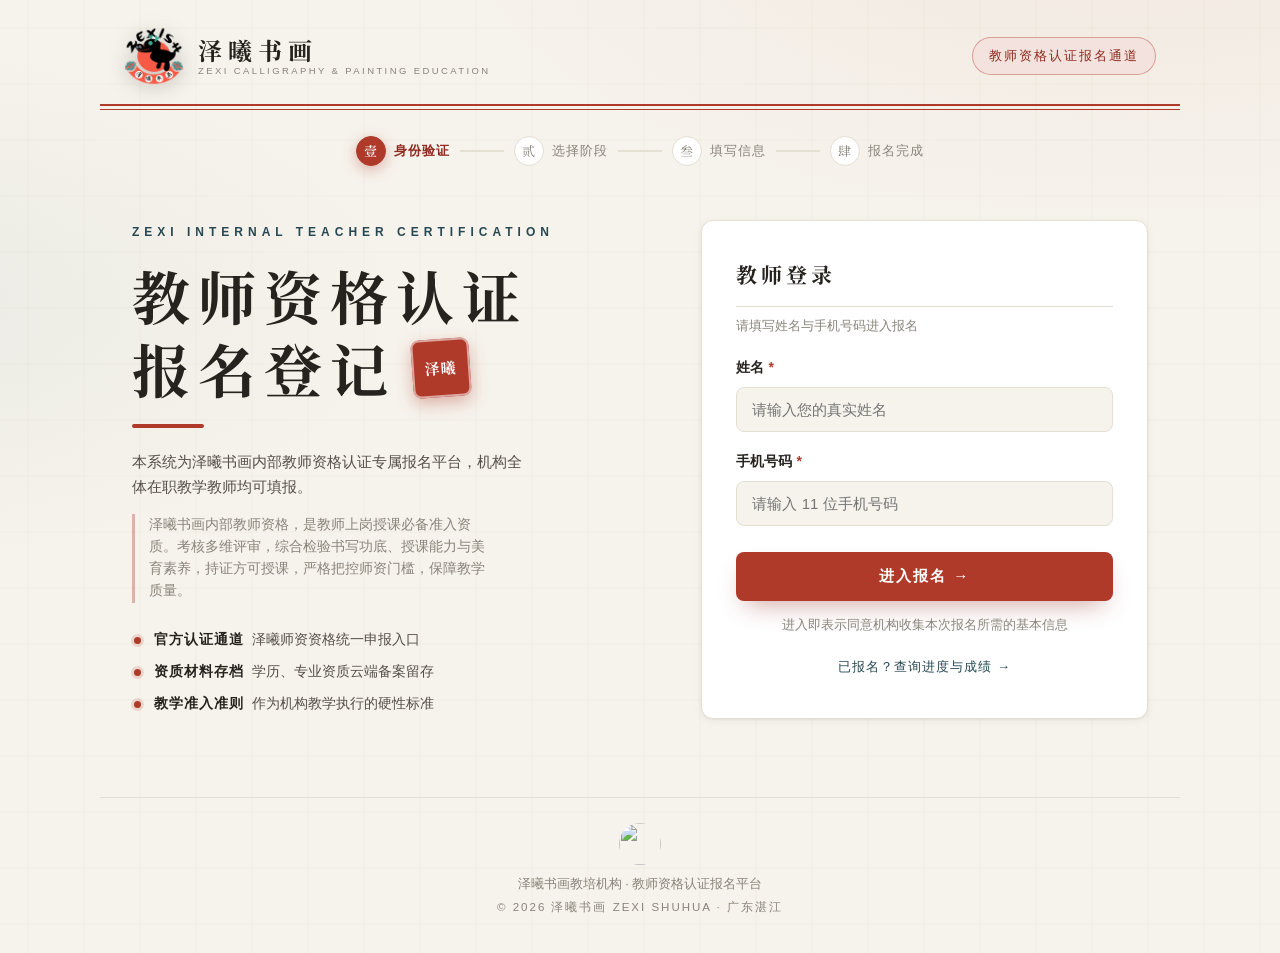
==== commit bfd5743b: "feat(brand): logo 换为用户提供的小狗插画——顶栏品牌位 60px，去掉印章方块圆角；favicon 用白底版" ====
--- a/index.html
+++ b/index.html
@@ -6,14 +6,14 @@
   <title>泽曦书画 · 教师资格认证报名平台</title>
   <meta name="description" content="泽曦书画内部教师资格认证专属报名平台——机构全体在职教学教师统一申报，资质材料云端备案。" />
   <meta name="theme-color" content="#26231F" />
-  <link rel="icon" href="assets/img/favicon.ico" sizes="any" />
-  <link rel="icon" type="image/png" href="assets/img/favicon-32.png" sizes="32x32" />
-  <link rel="apple-touch-icon" href="assets/img/apple-touch-icon.png" />
+  <link rel="icon" href="assets/img/favicon.ico?v=20261104d" sizes="any" />
+  <link rel="icon" type="image/png" href="assets/img/favicon-32.png?v=20261104d" sizes="32x32" />
+  <link rel="apple-touch-icon" href="assets/img/apple-touch-icon.png?v=20261104d" />
   <link rel="preconnect" href="https://fonts.googleapis.com" />
   <link href="https://fonts.googleapis.com/css2?family=Noto+Serif+SC:wght@600;700&display=swap" rel="stylesheet" />
-  <link rel="stylesheet" href="zx/tokens.css?v=20261101b" />
-  <link rel="stylesheet" href="zx/components.css?v=20261101b" />
-  <link rel="stylesheet" href="assets/css/style.css?v=20261104b" />
+  <link rel="stylesheet" href="zx/tokens.css?v=20261104d" />
+  <link rel="stylesheet" href="zx/components.css?v=20261104d" />
+  <link rel="stylesheet" href="assets/css/style.css?v=20261104d" />
 </head>
 <body>
 
@@ -21,7 +21,7 @@
   <header class="site-header">
     <div class="header-inner">
       <div class="brand">
-        <img class="brand-logo" src="assets/img/zexi-logo.png" alt="泽曦书画 LOGO" />
+        <img class="brand-logo" src="assets/img/zexi-logo.png?v=20261104d" alt="泽曦书画 LOGO" />
         <div class="brand-text">
           <span class="brand-name">泽曦书画</span>
           <span class="brand-sub">ZEXI CALLIGRAPHY &amp; PAINTING EDUCATION</span>
@@ -237,7 +237,7 @@
     <p class="footer-small">© 2026 泽曦书画 ZEXI SHUHUA · 广东湛江</p>
   </footer>
 
-  <script src="assets/js/sdk-adapter.js?v=20261101b"></script>
-  <script src="assets/js/app.js?v=20261104b"></script>
+  <script src="assets/js/sdk-adapter.js?v=20261104d"></script>
+  <script src="assets/js/app.js?v=20261104d"></script>
 </body>
 </html>
--- a/assets/css/style.css
+++ b/assets/css/style.css
@@ -58,11 +58,11 @@
 .brand { display: flex; align-items: center; gap: 14px; }
 
 .brand-logo {
-  width: 56px;
-  height: 56px;
-  border-radius: 12px;
+  width: 60px;
+  height: 60px;
+  border-radius: 0;
   object-fit: contain;
-  box-shadow: 0 3px 10px rgba(163, 67, 50, 0.26);
+  filter: drop-shadow(0 3px 10px rgba(0, 0, 0, .18));
 }
 
 .brand-text { display: flex; flex-direction: column; line-height: 1.3; }
